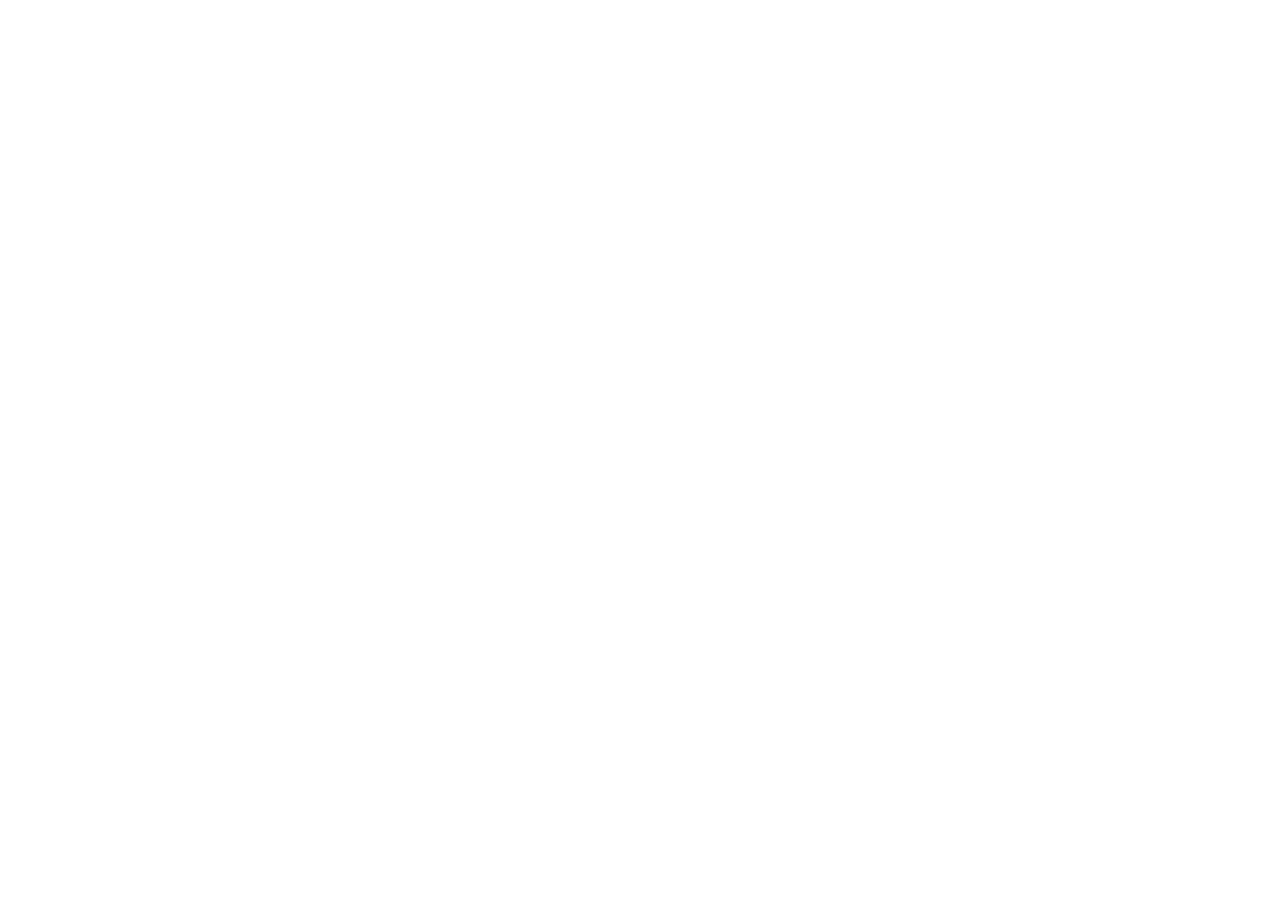
==== index.html @ 7fac05e9 "Se crean los archivos iniciales del curso y su carpeta contenedora" ====
<!DOCTYPE html>
<html lang="en">
<head>
    <meta charset="UTF-8">
    <meta http-equiv="X-UA-Compatible" content="IE=edge">
    <meta name="viewport" content="width=device-width, initial-scale=1.0">
    <title>Document</title>
    <link rel="stylesheet" href="./style.css">
</head>
<body>
    <div class="contenedor">
        <div class="item item-1"></div>
        <div class="item item-2"></div>
        <div class="item item-3"></div>
        <div class="item item-4"></div>
        <div class="item item-5"></div>
        <div class="item item-6"></div>
    </div>
</body>
</html>
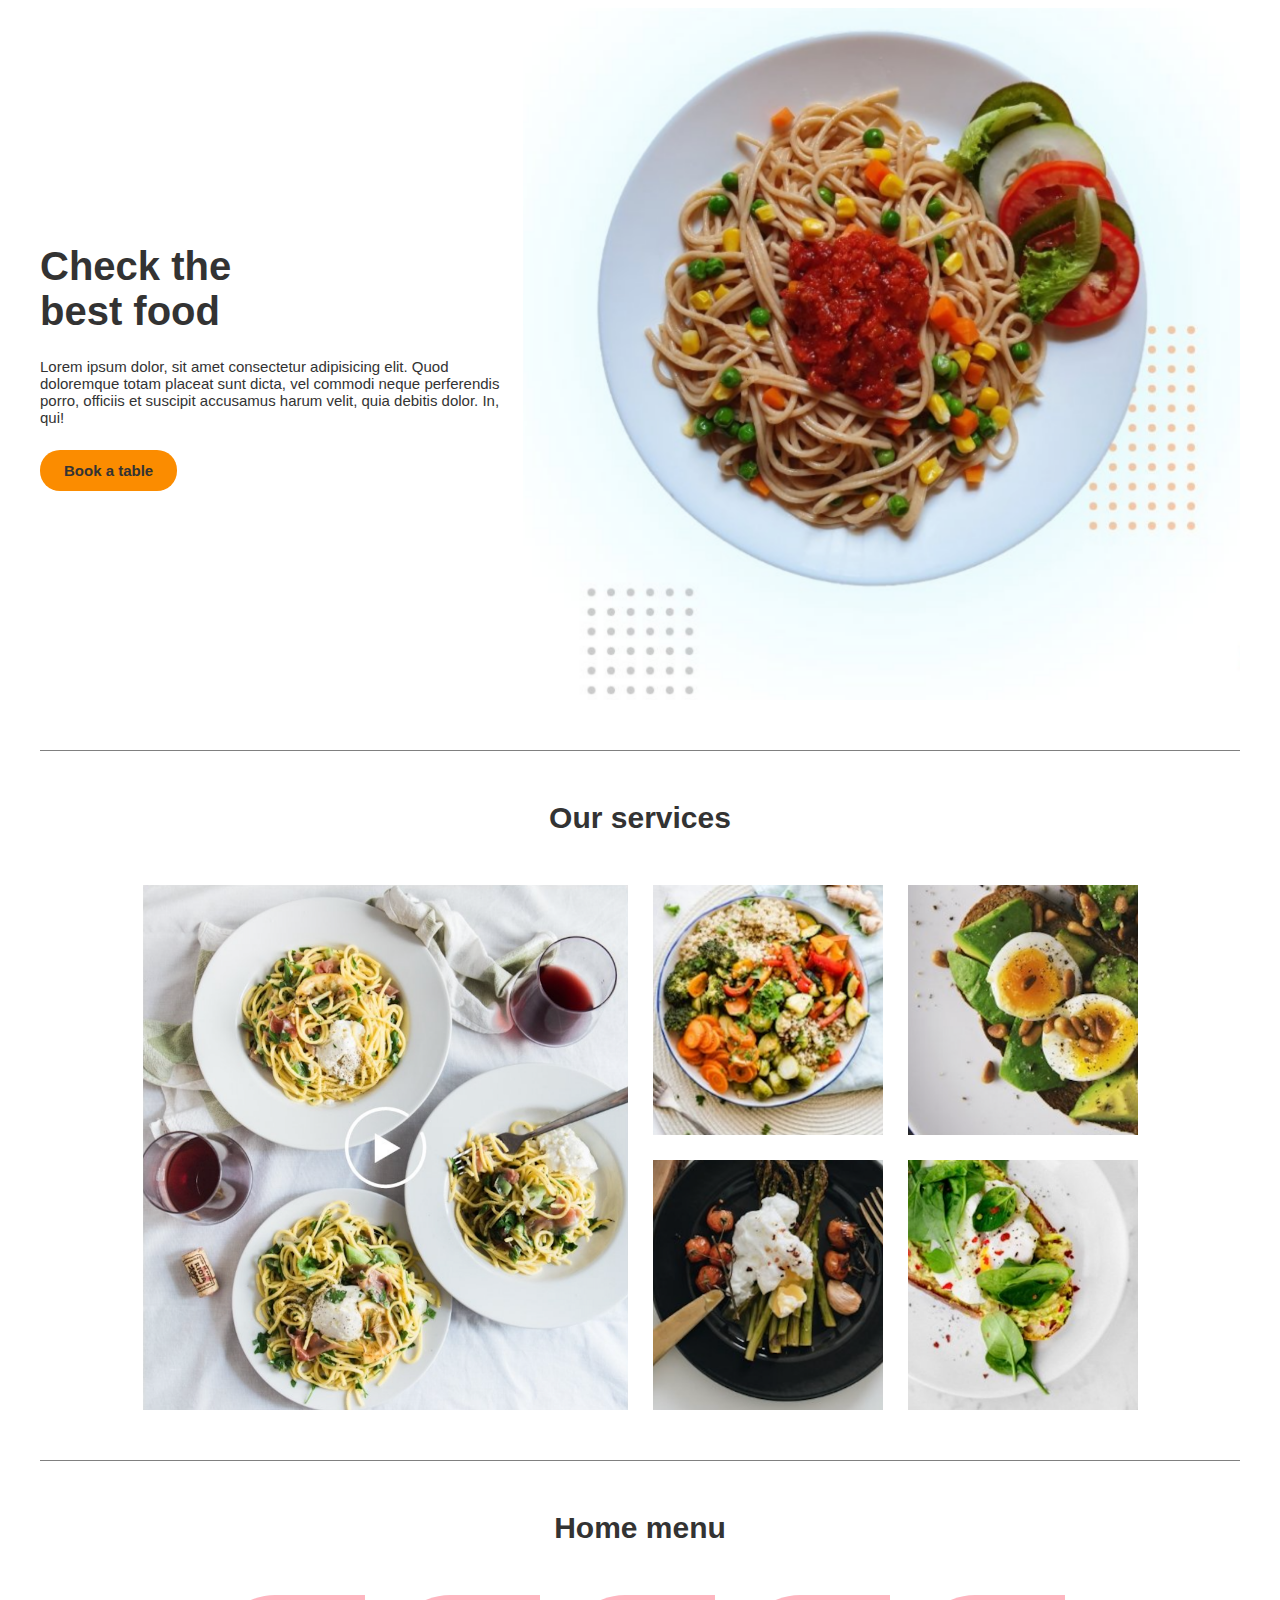
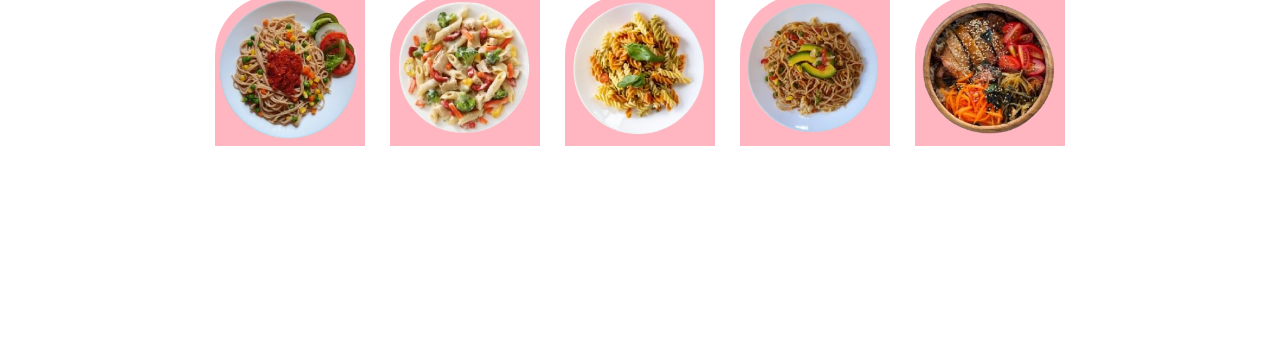
==== commit 762f9981: "Se generaron las carpetas y archivos con los códigos y estilos del curso" ====
--- a/index.html
+++ b/index.html
@@ -8,13 +8,45 @@
     <link rel="stylesheet" href="./style.css">
 </head>
 <body>
-    <div class="contenedor">
-        <div class="item item-1"></div>
-        <div class="item item-2"></div>
-        <div class="item item-3"></div>
-        <div class="item item-4"></div>
-        <div class="item item-5"></div>
-        <div class="item item-6"></div>
-    </div>
+    <main>
+        <section class="hero">
+            <div class="info">
+                <h1 class="info-title">Check the <br> best food</h1>
+                <p class="info-subtitle">Lorem ipsum dolor, sit amet consectetur adipisicing elit. Quod doloremque totam placeat sunt dicta, vel commodi neque perferendis porro, officiis et suscipit accusamus harum velit, quia debitis dolor. In, qui!</p>
+                <button class="info-button">Book a table</button>
+            </div>
+            <img class="hero-image" src="./images/hero.png" alt="Plato de pasta con vegetales">
+        </section>
+        <section class="dishes">
+            <h2 class="dishes-title">Our services</h2>
+            <div class="dishes-grid">
+                <img class="dishes-item dishes-item__big" src="./images/video.png" alt="Una mesa con platos de pasta">
+                <img class="dishes-item" src="./images/dish1.png" alt="Bold de vegetales">
+                <img class="dishes-item" src="./images/dish2.png" alt="Bold de vegetales">
+                <img class="dishes-item" src="./images/dish3.png" alt="Bold de vegetales">
+                <img class="dishes-item" src="./images/dish4.png" alt="Bold de vegetales">
+            </div>
+        </section>
+        <section class="plates">
+            <h2 class="plates-title">Home menu</h2>
+            <div class="plates-grid">
+                <div class="menu-grid-item">
+                    <img class="plates-item" src="./images/plate1.png" alt="Una mesa con platos de pasta">
+                </div>
+                <div class="menu-grid-item">
+                    <img class="plates-item" src="./images/plate2.png" alt="Bold de vegetales">
+                </div>
+                <div class="menu-grid-item">
+                    <img class="plates-item" src="./images/plate3.png" alt="Bold de vegetales">
+                </div>
+                <div class="menu-grid-item">
+                    <img class="plates-item" src="./images/plate4.png" alt="Bold de vegetales">
+                </div>
+                <div class="menu-grid-item">
+                    <img class="plates-item" src="./images/plate5.png" alt="Bold de vegetales">
+                </div>
+            </div>
+        </section>
+    </main>
 </body>
 </html>--- a/style.css
+++ b/style.css
@@ -0,0 +1,116 @@
+* {
+    font-family:-apple-system, BlinkMacSystemFont, 'Segoe UI', Roboto, Oxygen, Ubuntu, Cantarell, 'Open Sans', 'Helvetica Neue', sans-serif;
+    font-size: 62.5%;
+}
+main {
+    max-width: 1200px;
+    margin: 0 auto;
+}
+.hero {
+    padding-bottom: 50px;
+    border-bottom: 1px solid grey;
+    display: grid;
+    grid-template-columns: minmax(300px, 2fr) minmax(100px, 3fr);
+    grid-auto-rows: minmax(100px 3fr);
+    gap: 5px;
+}
+
+.info {
+    align-self: center;
+}
+.info-title {
+    color: #333;
+    font-size: 4rem;
+    font-weight: bolder;
+    margin-bottom: 24px;
+}
+.info-subtitle {
+    color: #333;
+    font-size: 1.5rem;
+    margin-bottom: 24px;
+}
+.info-button {
+    border: none;
+    font-size: 1.5rem;
+    border-radius: 20px;
+    color: #333;
+    background-color: #fb8c00;
+    font-weight: bolder;
+    padding: 12px 24px;
+}
+.hero-image {
+    margin: 0;
+    width: 100%;
+    object-fit:contain;
+}
+.dishes {
+    margin: 50px 0;
+    padding-bottom: 50px;
+    border-bottom: 1px solid grey;
+}
+.dishes-title {
+    font-size: 3rem;
+    color: #333;
+    font-size: bold;
+    margin-bottom: 50px;
+    text-align: center;
+    justify-self: center;
+}
+.dishes-grid {
+
+    justify-content: center;
+    display: grid;
+    grid-template-columns: repeat(auto-fit, minmax(75px, 230px));
+    grid-auto-rows: 1fr;
+    gap: 25px;
+}
+.dishes-item {
+    width: 100%;
+    height: 100%;
+    object-fit: cover;
+}
+.dishes-item__big {
+    grid-area: 1 / 1 / 3 / 3;
+}
+.plates {
+    margin-top: 50px;
+    margin-bottom: 200px;
+}
+.plates-title {
+    font-size: 3rem;
+    color: #333;
+    font-size: bold;
+    margin-bottom: 50px;
+    text-align: center;
+    justify-self: center;
+}
+.plates-grid {
+
+    justify-content: center;
+    display: grid;
+    grid-template-columns: repeat(auto-fit, 150px);
+    grid-auto-rows: 1fr;
+    gap: 25px;
+}
+.menu-grid-item {
+    background-color: lightpink;
+    border-top-left-radius: 40%;
+}
+.plates-item {
+    width: 100%;
+    height: 100%;
+    object-fit: cover;
+}
+
+@media screen and (max-width: 768px) {
+    .hero {
+        grid-template-columns: minmax(300px, 500px);
+        justify-content: center;
+    }
+    .hero-image {
+        display: none;
+    }
+    .dishes-grid {
+        grid-template-columns: repeat(auto-fit, minmax(75px, 100px));
+    }
+}